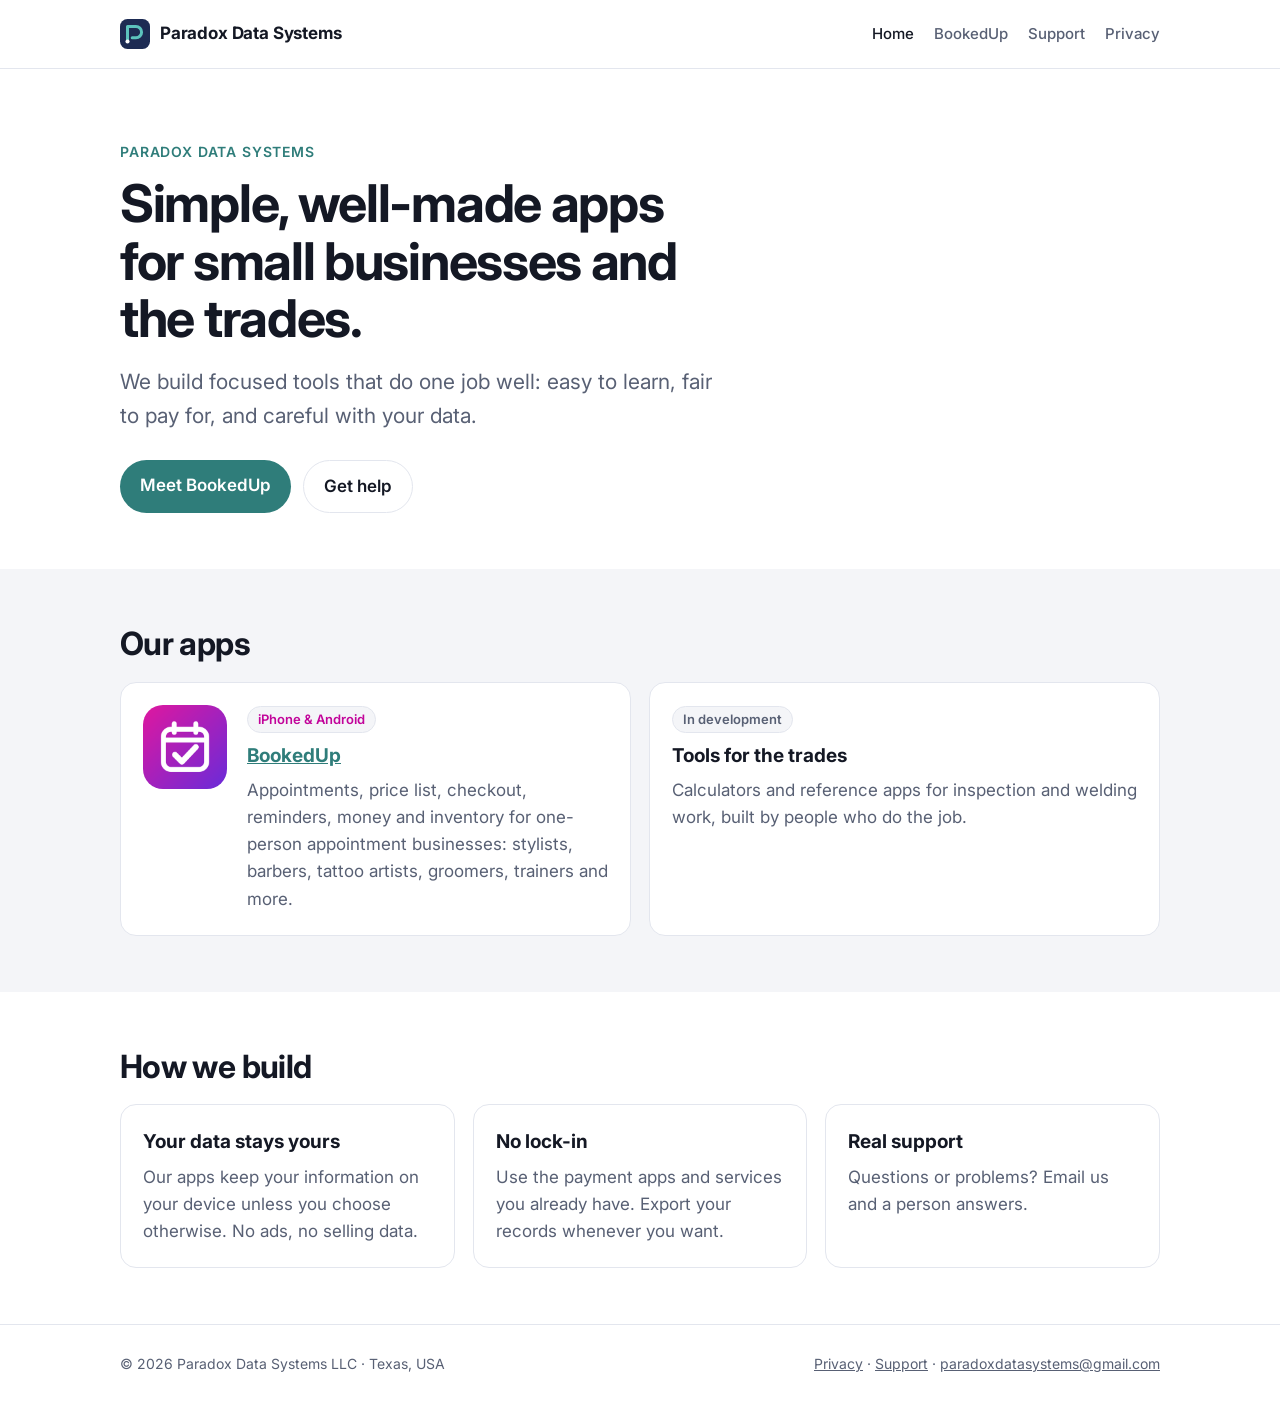
==== index.html @ bbe6dcd3 "Paradox Data Systems website: home, BookedUp, support, privacy policy Co-Authored-By: Claude Opus 5." ====
<!doctype html>
<html lang="en">
<head>
<meta charset="utf-8">
<meta name="viewport" content="width=device-width, initial-scale=1">
<title>Paradox Data Systems</title>
<meta name="description" content="Simple, well-made apps for small businesses and the trades, including BookedUp.">
<meta name="color-scheme" content="light dark">
<link rel="icon" href="./img/favicon.svg" type="image/svg+xml">
<link rel="preconnect" href="https://fonts.googleapis.com"><link rel="preconnect" href="https://fonts.gstatic.com" crossorigin>
<link href="https://fonts.googleapis.com/css2?family=Inter:wght@400;500;600;700&display=swap" rel="stylesheet">
<link rel="stylesheet" href="./style.css">
</head>
<body>
<header class="top"><div class="wrap">
  <a class="brand" href="./"><svg class="mark" viewBox="0 0 32 32" aria-hidden="true"><rect width="32" height="32" rx="8" fill="#1d2b53"/><path d="M8 24V8h9a6 6 0 0 1 0 12h-4" fill="none" stroke="#5cc3bd" stroke-width="3.2" stroke-linecap="round" stroke-linejoin="round"/><circle cx="8" cy="24" r="2.2" fill="#ffffff"/></svg><span>Paradox Data Systems</span></a>
  <nav class="nav" aria-label="Main"><a href="./" aria-current="page">Home</a><a href="./bookedup/">BookedUp</a><a href="./support/">Support</a><a href="./privacy/">Privacy</a></nav>
</div></header>
<main>

<div class="hero"><div class="wrap">
  <p class="eyebrow">Paradox Data Systems</p>
  <h1>Simple, well-made apps for small businesses and the trades.</h1>
  <p class="lead">We build focused tools that do one job well: easy to learn, fair to pay for, and careful with your data.</p>
  <div class="btns"><a class="btn" href="bookedup/">Meet BookedUp</a><a class="btn ghost" href="support/">Get help</a></div>
</div></div>

<section class="soft"><div class="wrap">
  <h2>Our apps</h2>
  <div class="grid" style="margin-top:18px">
    <div class="card product">
      <img src="img/bookedup-icon.png" alt="BookedUp app icon" width="84" height="84">
      <div>
        <span class="tag live">iPhone &amp; Android</span>
        <h3 style="margin-top:8px"><a href="bookedup/">BookedUp</a></h3>
        <p>Appointments, price list, checkout, reminders, money and inventory for one-person appointment businesses: stylists, barbers, tattoo artists, groomers, trainers and more.</p>
      </div>
    </div>
    <div class="card">
      <span class="tag">In development</span>
      <h3 style="margin-top:8px">Tools for the trades</h3>
      <p>Calculators and reference apps for inspection and welding work, built by people who do the job.</p>
    </div>
  </div>
</div></section>

<section><div class="wrap">
  <h2>How we build</h2>
  <div class="grid" style="margin-top:18px">
    <div class="card"><h3>Your data stays yours</h3><p>Our apps keep your information on your device unless you choose otherwise. No ads, no selling data.</p></div>
    <div class="card"><h3>No lock-in</h3><p>Use the payment apps and services you already have. Export your records whenever you want.</p></div>
    <div class="card"><h3>Real support</h3><p>Questions or problems? Email us and a person answers.</p></div>
  </div>
</div></section>

</main>
<footer><div class="wrap">
  <span>&copy; 2026 Paradox Data Systems LLC &middot; Texas, USA</span>
  <span><a href="./privacy/">Privacy</a> &middot; <a href="./support/">Support</a> &middot; <a href="mailto:paradoxdatasystems@gmail.com">paradoxdatasystems@gmail.com</a></span>
</div></footer>
</body>
</html>
---- style.css ----
:root {
  --bg: #ffffff;
  --bg-soft: #f4f5f8;
  --ink: #141824;
  --muted: #586074;
  --line: #e3e6ee;
  --brand: #1d2b53;
  --accent: #2f7d7a;
  --accent-ink: #ffffff;
  --pink: #c2049a;
  --radius: 16px;
  --max: 1080px;
}
@media (prefers-color-scheme: dark) {
  :root {
    --bg: #0f121a;
    --bg-soft: #171b26;
    --ink: #eef0f5;
    --muted: #a6adbf;
    --line: #262b39;
    --brand: #c9d3f2;
    --accent: #5cc3bd;
    --accent-ink: #0f121a;
    --pink: #f07ad4;
  }
}
* { box-sizing: border-box; }
html { -webkit-text-size-adjust: 100%; }
body {
  margin: 0; background: var(--bg); color: var(--ink);
  font: 17px/1.6 "Inter", system-ui, -apple-system, "Segoe UI", Roboto, sans-serif;
}
a { color: var(--accent); }
a:hover { text-decoration-thickness: 2px; }
img { max-width: 100%; display: block; }
.wrap { max-width: var(--max); margin: 0 auto; padding: 0 20px; }

/* header */
.top { border-bottom: 1px solid var(--line); }
.top .wrap { display: flex; align-items: center; justify-content: space-between; gap: 16px; min-height: 68px; flex-wrap: wrap; }
.brand { display: flex; align-items: center; gap: 10px; color: var(--ink); text-decoration: none; font-weight: 700; letter-spacing: -0.01em; }
.mark { width: 30px; height: 30px; flex: none; }
.nav { display: flex; gap: 20px; flex-wrap: wrap; }
.nav a { color: var(--muted); text-decoration: none; font-weight: 500; font-size: 15px; }
.nav a:hover, .nav a[aria-current="page"] { color: var(--ink); }

/* hero */
.hero { padding: 72px 0 56px; }
.eyebrow { color: var(--accent); font-weight: 600; font-size: 14px; letter-spacing: 0.06em; text-transform: uppercase; margin: 0 0 12px; }
h1 { font-size: clamp(32px, 5vw, 52px); line-height: 1.1; letter-spacing: -0.025em; margin: 0 0 18px; max-width: 18ch; }
.lead { font-size: clamp(18px, 2.2vw, 21px); color: var(--muted); max-width: 46ch; margin: 0 0 28px; }
h2 { font-size: clamp(24px, 3vw, 32px); letter-spacing: -0.02em; line-height: 1.2; margin: 0 0 12px; }
h3 { font-size: 19px; margin: 0 0 6px; }
.btn {
  display: inline-block; padding: 12px 20px; border-radius: 999px; background: var(--accent); color: var(--accent-ink);
  text-decoration: none; font-weight: 600;
}
.btn.ghost { background: transparent; color: var(--ink); border: 1px solid var(--line); }
.btns { display: flex; gap: 12px; flex-wrap: wrap; }

/* sections */
section { padding: 56px 0; }
.soft { background: var(--bg-soft); }
.grid { display: grid; gap: 18px; grid-template-columns: repeat(auto-fit, minmax(240px, 1fr)); }
.card { background: var(--bg); border: 1px solid var(--line); border-radius: var(--radius); padding: 22px; }
.soft .card { background: var(--bg); }
.card p { margin: 0; color: var(--muted); }
.product { display: grid; grid-template-columns: auto 1fr; gap: 20px; align-items: start; }
.product img { width: 84px; height: 84px; border-radius: 20px; }
.tag { display: inline-block; font-size: 13px; font-weight: 600; padding: 2px 10px; border-radius: 999px; background: var(--bg-soft); color: var(--muted); border: 1px solid var(--line); }
.tag.live { color: var(--pink); }
ul.ticks { padding: 0; margin: 14px 0 0; list-style: none; display: grid; gap: 8px; }
ul.ticks li { padding-left: 26px; position: relative; color: var(--ink); }
ul.ticks li::before { content: ""; position: absolute; left: 2px; top: 9px; width: 12px; height: 7px; border-left: 2.5px solid var(--accent); border-bottom: 2.5px solid var(--accent); transform: rotate(-45deg); }

/* long text pages */
.doc { max-width: 760px; padding: 48px 20px 72px; margin: 0 auto; }
.doc h1 { font-size: clamp(30px, 4vw, 40px); }
.doc h2 { font-size: 22px; margin-top: 34px; }
.doc .muted { color: var(--muted); }
details { border: 1px solid var(--line); border-radius: 12px; padding: 14px 18px; margin: 10px 0; background: var(--bg); }
summary { cursor: pointer; font-weight: 600; }
details p { color: var(--muted); margin: 10px 0 0; }

/* footer */
footer { border-top: 1px solid var(--line); padding: 28px 0 40px; color: var(--muted); font-size: 14px; }
footer .wrap { display: flex; justify-content: space-between; gap: 16px; flex-wrap: wrap; }
footer a { color: var(--muted); }

@media (max-width: 560px) {
  .hero { padding: 48px 0 36px; }
  section { padding: 40px 0; }
  .product { grid-template-columns: 1fr; }
}

.app-hero { display: grid; gap: 28px; grid-template-columns: auto 1fr; align-items: center; }
@media (max-width: 560px) {
  .app-hero { grid-template-columns: 1fr; gap: 18px; }
  .app-hero img { width: 84px; height: 84px; border-radius: 20px !important; }
}
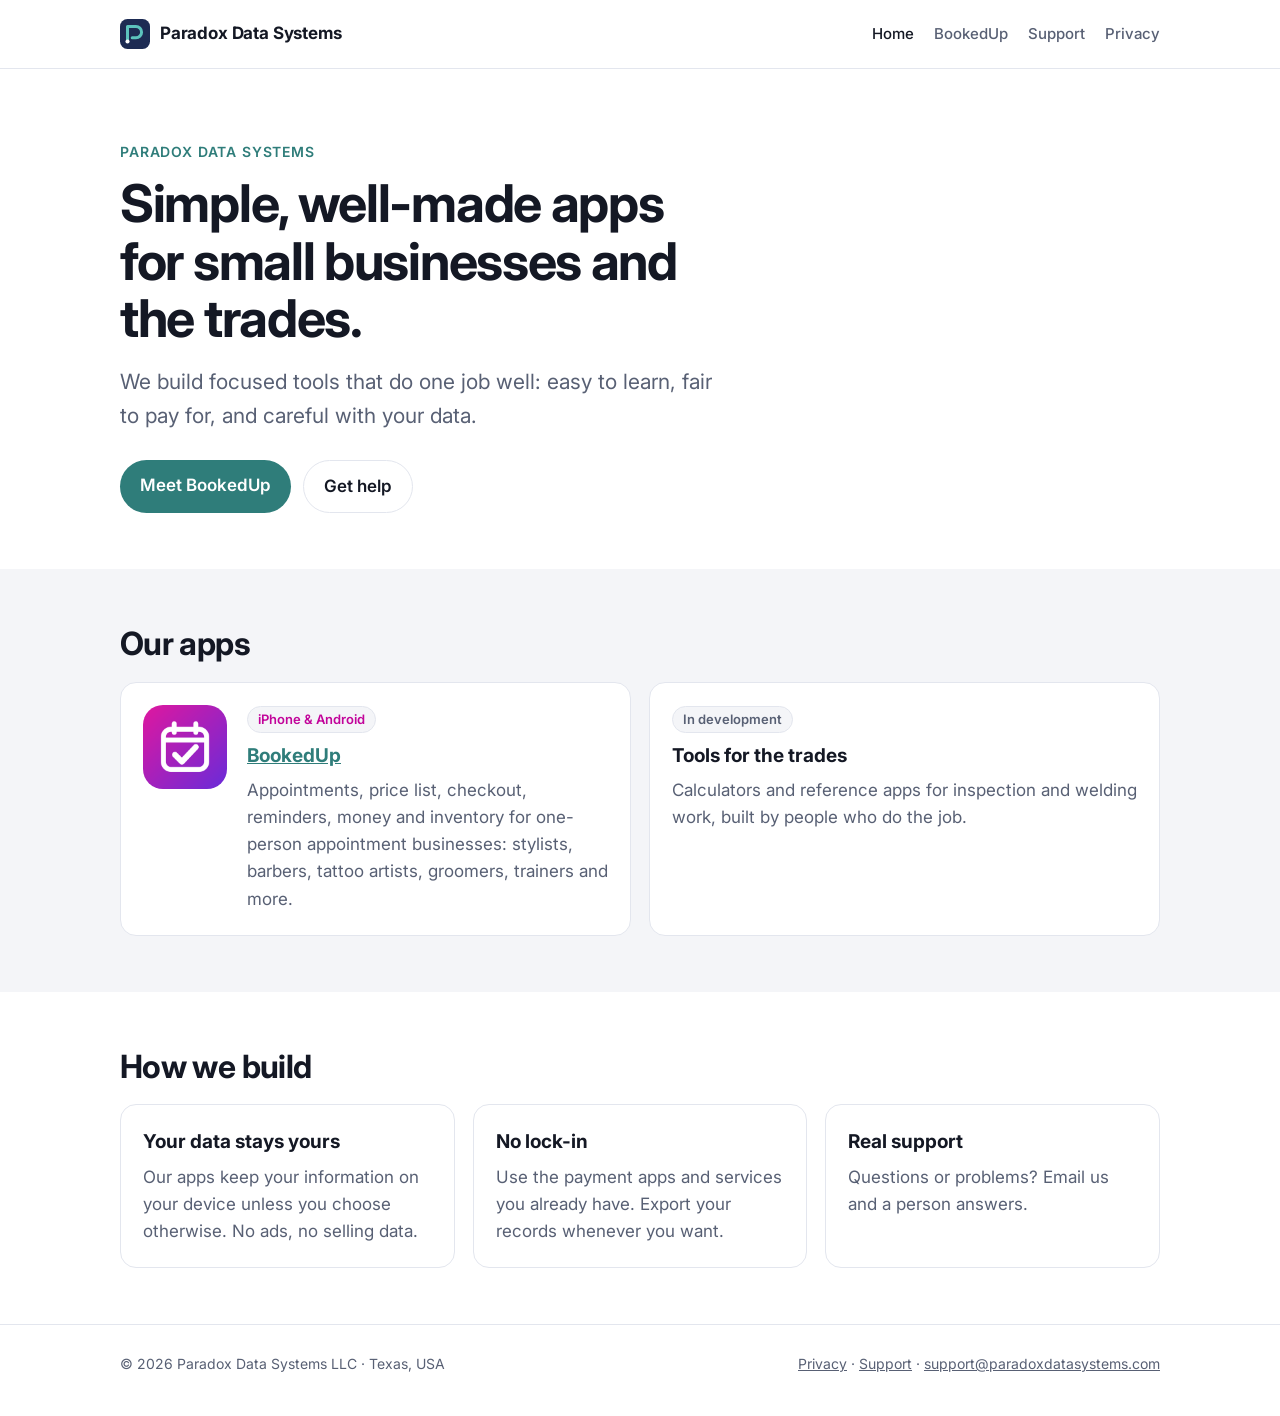
==== commit 423823a3: "Use support@ and billing@ paradoxdatasystems.com addresses Co-Authored-By: Claude Opus 5.5 <noreply@" ====
--- a/index.html
+++ b/index.html
@@ -56,7 +56,7 @@
 </main>
 <footer><div class="wrap">
   <span>&copy; 2026 Paradox Data Systems LLC &middot; Texas, USA</span>
-  <span><a href="./privacy/">Privacy</a> &middot; <a href="./support/">Support</a> &middot; <a href="mailto:paradoxdatasystems@gmail.com">paradoxdatasystems@gmail.com</a></span>
+  <span><a href="./privacy/">Privacy</a> &middot; <a href="./support/">Support</a> &middot; <a href="mailto:support@paradoxdatasystems.com">support@paradoxdatasystems.com</a></span>
 </div></footer>
 </body>
 </html>
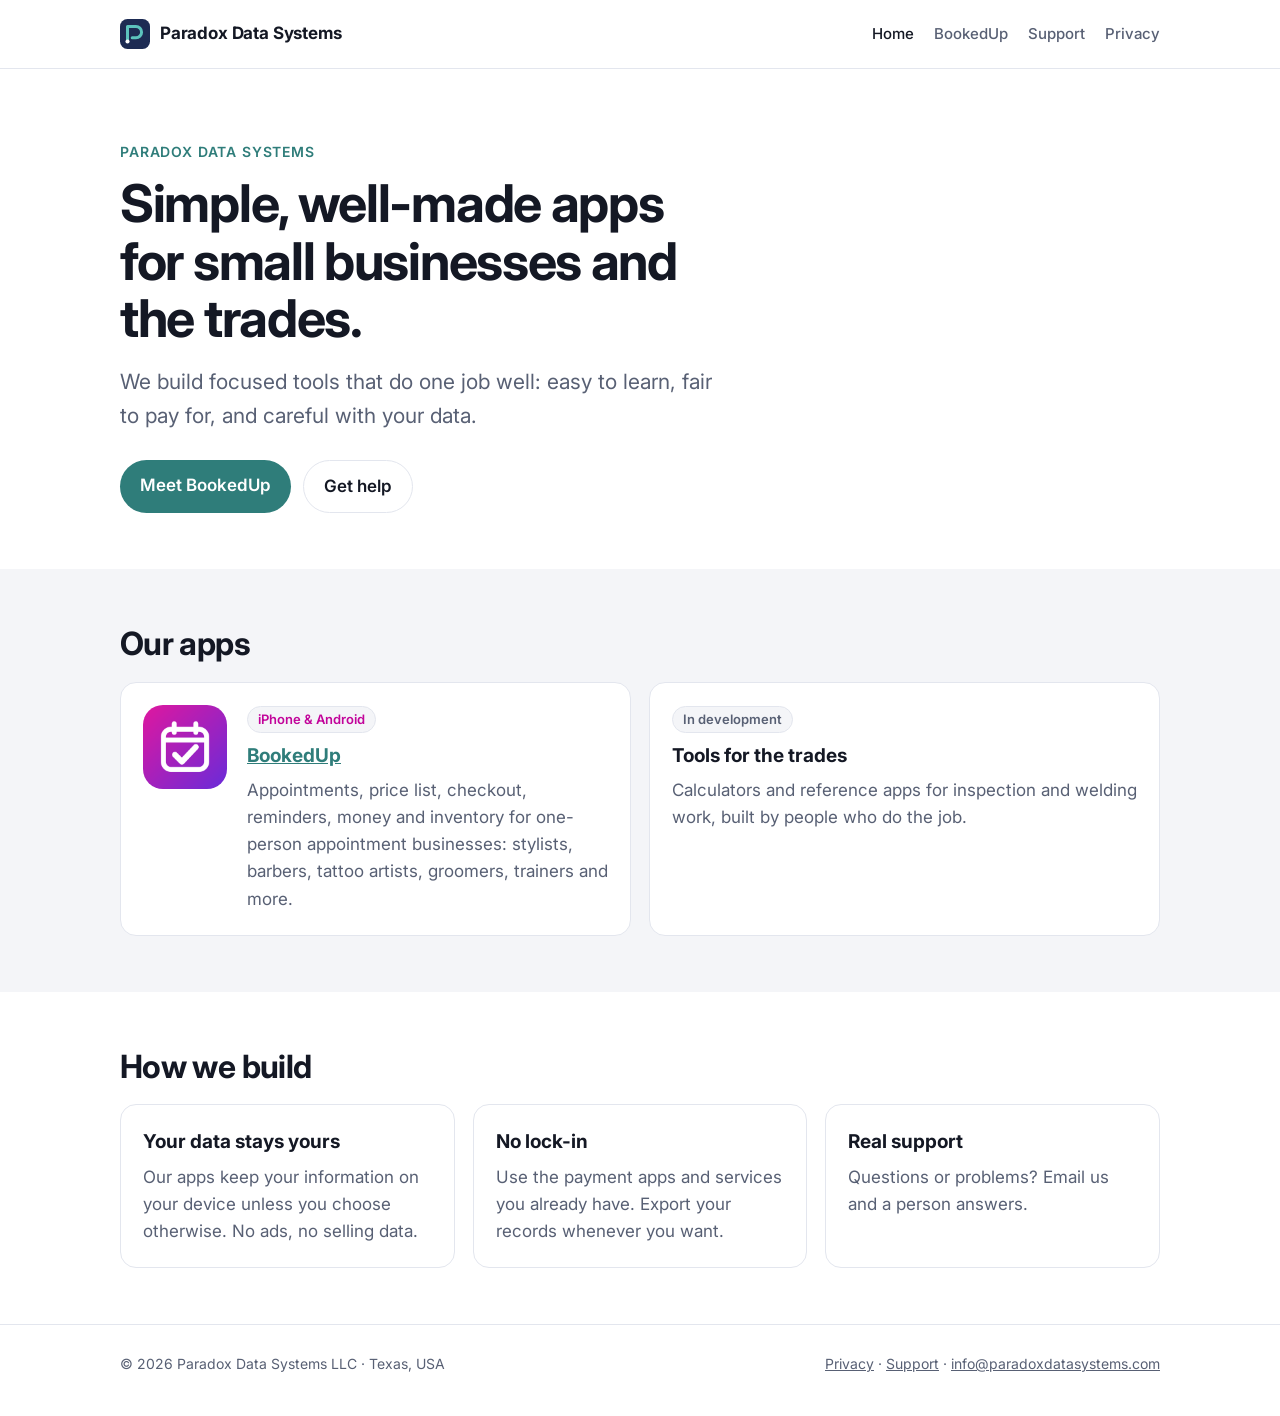
==== commit 3f3c0f16: "Contact addresses: info, support, bugs, suggestions, billing Co-Authored-By: Claude Opus 5.5 <norepl" ====
--- a/index.html
+++ b/index.html
@@ -56,7 +56,7 @@
 </main>
 <footer><div class="wrap">
   <span>&copy; 2026 Paradox Data Systems LLC &middot; Texas, USA</span>
-  <span><a href="./privacy/">Privacy</a> &middot; <a href="./support/">Support</a> &middot; <a href="mailto:support@paradoxdatasystems.com">support@paradoxdatasystems.com</a></span>
+  <span><a href="./privacy/">Privacy</a> &middot; <a href="./support/">Support</a> &middot; <a href="mailto:info@paradoxdatasystems.com">info@paradoxdatasystems.com</a></span>
 </div></footer>
 </body>
 </html>
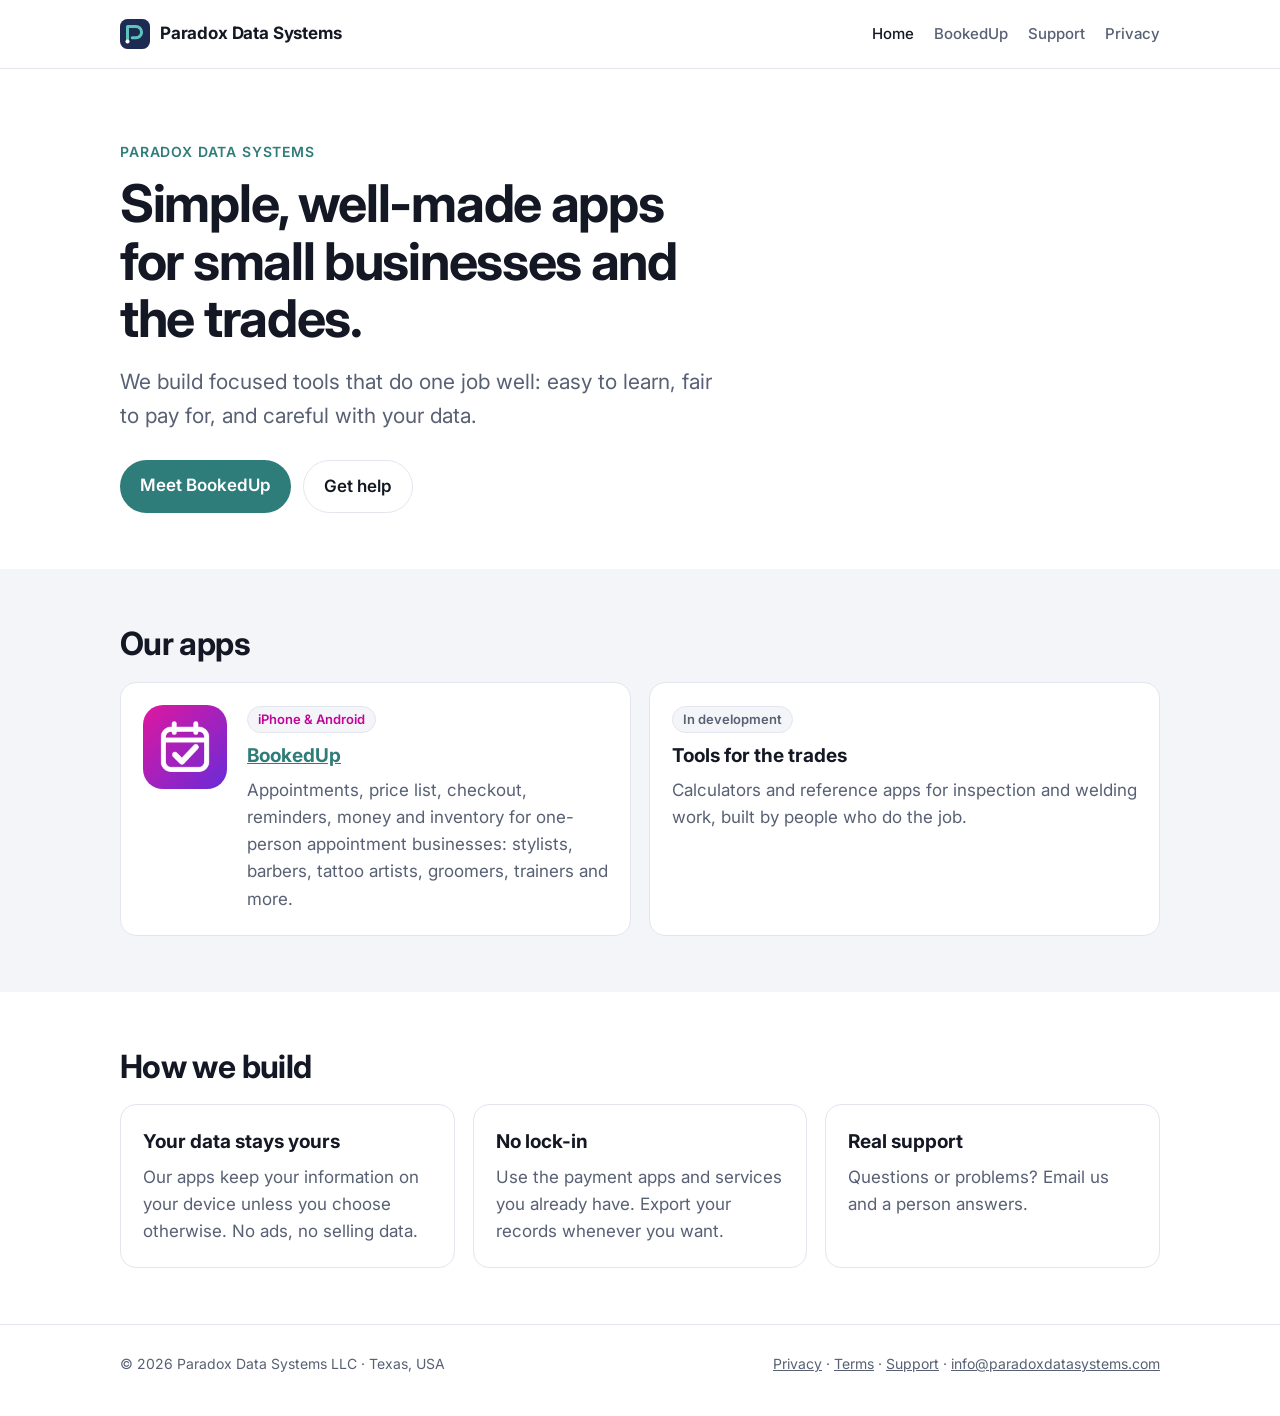
==== commit 3dca94f7: "Privacy policy covers BookedUp Online and texting; new Terms page with SMS terms; booking opt-in scr" ====
--- a/index.html
+++ b/index.html
@@ -56,7 +56,7 @@
 </main>
 <footer><div class="wrap">
   <span>&copy; 2026 Paradox Data Systems LLC &middot; Texas, USA</span>
-  <span><a href="./privacy/">Privacy</a> &middot; <a href="./support/">Support</a> &middot; <a href="mailto:info@paradoxdatasystems.com">info@paradoxdatasystems.com</a></span>
+  <span><a href="./privacy/">Privacy</a> &middot; <a href="./terms/">Terms</a> &middot; <a href="./support/">Support</a> &middot; <a href="mailto:info@paradoxdatasystems.com">info@paradoxdatasystems.com</a></span>
 </div></footer>
 </body>
 </html>
